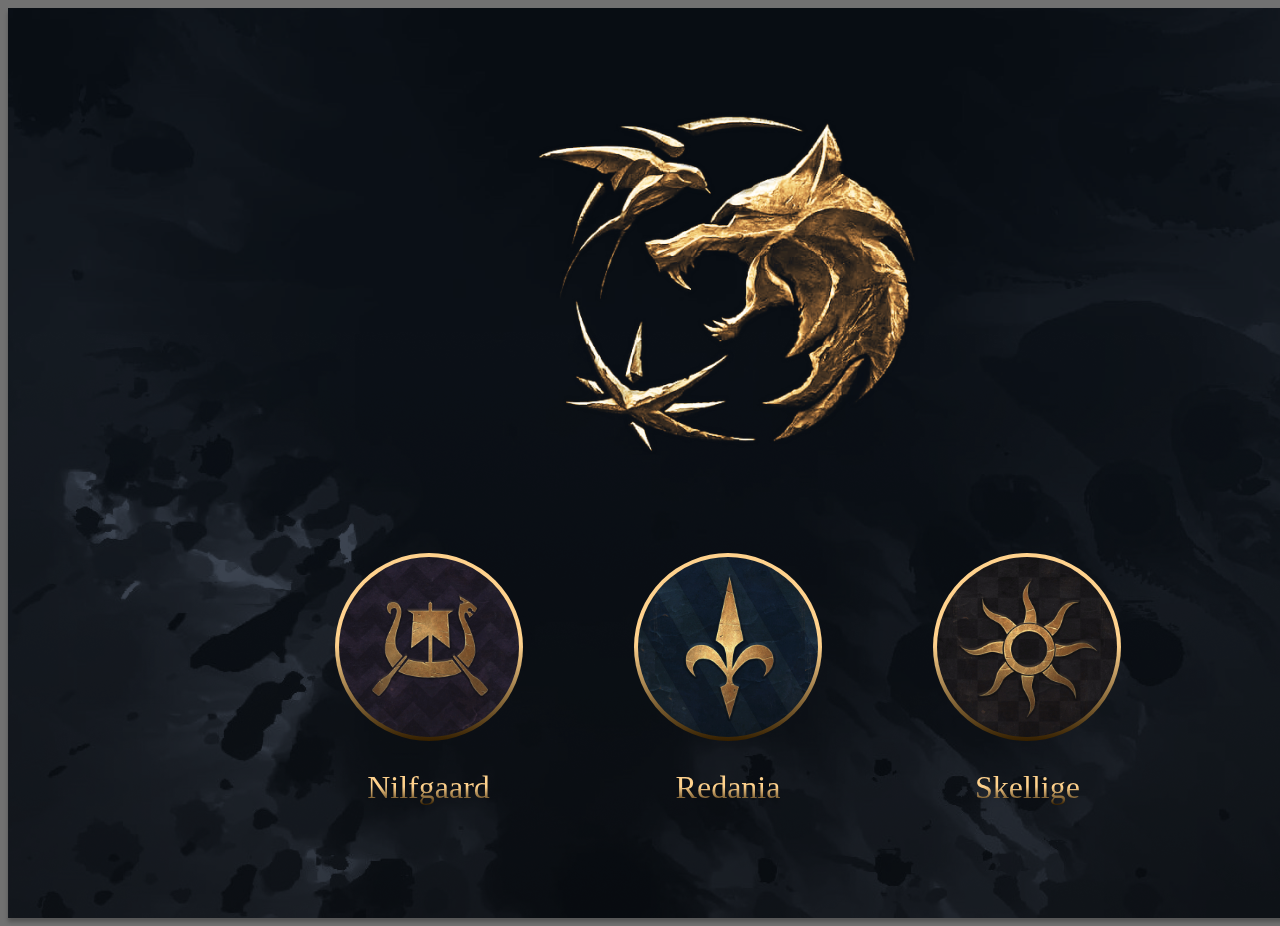
==== index.html @ 08695ba0 "added zero page generation" ====
<!DOCTYPE html>
    <head>
        <meta charset="utf-8">
        <meta http-equiv="X-UA-Compatible" content="IE=edge,chrome=1">
        <title>test</title>
        <meta name="description" content="">
        <meta name="viewport" content="width=device-width">
         <link rel="stylesheet" href="./css/zero_page.css">

        <!--Place favicon.ico and apple-touch-icon.png in the root directory

        <link rel="stylesheet" href="css/normalize.css">
        <link rel="stylesheet" href="css/main.css">
        <script src="js/vendor/modernizr-2.6.2.min.js"></script> -->
    </head>
    <body>  
        <script src="js/input_1.js"></script> 
        <script src="js/cookie.js"></script> 
        <script src="js/unit.js"></script>
        <script src="js/pageSkeleton.js"></script>
        <script src="js/zeropage.js"></script>
        <script src="js/alert.js"></script>
        <script src="js/log.js"></script>
    </body>
</html>
---- css/zero_page.css ----
body{
    position: relative;
    width: 1440px;
    height: 910px;

    background: #717171;
    box-shadow: 0px 4px 4px rgba(0, 0, 0, 0.25);
}
.bg{
    position: absolute;
    width: 1440px;
    height: 910px;
    left: calc(50% - 1440px/2);
    top: 0px;
    background-image: url("../images/bg.png");
}

.Group_102 {
    position: absolute;
    width: 786px;
    height: 695px;
    left: 327px;

}
.image_10 {
    position: absolute;
    width: 380px;
    height: 345px;
    left: calc(50% - 380px/2);
    top: 102px;
}

.image_10 img{
    position: absolute;
    left: 0%;
    right: 0%;
    top: 0%;
    bottom: 0%;
}

.Frame_3 {
    display: flex;
    flex-direction: row;
    padding: 0px;

    position: absolute;
    width: 786px;
    height: 252px;
    top: 545px;
}

.Group_76 {
    position: static;
    width: 188px;
    height: 252px;
    left: 598px;
    top: 0px;


    /* Inside Auto Layout */

    flex: none;
    order: 2;
    align-self: center;
    margin: 111px 0px;
}

.Group_74 {
    position: static;
    width: 188px;
    height: 252px;
    left: 299px;
    top: 0px;


    /* Inside Auto Layout */

    flex: none;
    order: 1;
    align-self: center;
    margin: 111px 0px;
}

.Group_75 {
    /* Group 75 */
    position: static;
    width: 188px;
    height: 252px;
    left: 0px;
    top: 0px;


    /* Inside Auto Layout */

    flex: none;
    order: 0;
    align-self: center;
    margin: 111px 0px;
}

.Group_76 .avatar_1-0{
    position: absolute;
    background: linear-gradient(180deg, #FFD28D 47.92%, #352000 100%);
    border-radius: 121px; 
    
    width: 188px;
    height: 188px;
    left: calc(50% - 188px/2 + 299px);
    top: 0px;
    
    border-radius: 121px;
}


.Group_74 .avatar_1-0{
    position: absolute;
    background: linear-gradient(180deg, #FFD28D 47.92%, #352000 100%);
    border-radius: 121px; 

    width: 188px;
    height: 188px;
    left: calc(50% - 188px/2);
    top: 0px;
    
    border-radius: 121px;
}


.Group_75 .avatar_1-0{

    position: absolute;
    background: linear-gradient(180deg, #FFD28D 47.92%, #352000 100%);
    border-radius: 121px; 

    width: 188px;
    height: 188px;
    left: calc(50% - 188px/2 - 299px);
    top: 0px;
}

.avatar_1-0 img{
    border-radius: 121px; 
    width: 180px;
    height: 180px;
    margin-left: 4px;
    margin-top: 4px;
}

div#Skellige {
    position: absolute;
    width: 120px;
    height: 35px;
    left: calc(50% - 120px/2 + 299.5px);
    top: 217px;

    /* Heading 3 */

    font-family: Crimson Text;
    font-style: normal;
    font-weight: normal;
    font-size: 32px;
    line-height: 110%;
    /* or 35px */

    text-align: center;

    /* Gradient text */

    background: linear-gradient(180deg, #FFD28D 47.92%, #352000 100%);
    -webkit-background-clip: text;
    -webkit-text-fill-color: transparent;
}

div#Redania{
    position: absolute;
    width: 120px;
    height: 35px;
    left: calc(50% - 120px/2);
    top: 217px;

    /* Heading 3 */

    font-family: Crimson Text;
    font-style: normal;
    font-weight: normal;
    font-size: 32px;
    line-height: 110%;
    /* or 35px */

    text-align: center;
    background: linear-gradient(180deg, #FFD28D 47.92%, #352000 100%);
    -webkit-background-clip: text;
    -webkit-text-fill-color: transparent;
}

div#Nilfgaard{
    position: absolute;
    width: 125px;
    height: 35px;
    left: calc(50% - 125px/2 - 299.5px);
    top: 217px;

    /* Heading 3 */

    font-family: Crimson Text;
    font-style: normal;
    font-weight: normal;
    font-size: 32px;
    line-height: 110%;
    /* or 35px */

    text-align: center;

    /* Gradient text */

    background: linear-gradient(180deg, #FFD28D 47.92%, #352000 100%);
    -webkit-background-clip: text;
    -webkit-text-fill-color: transparent;
}
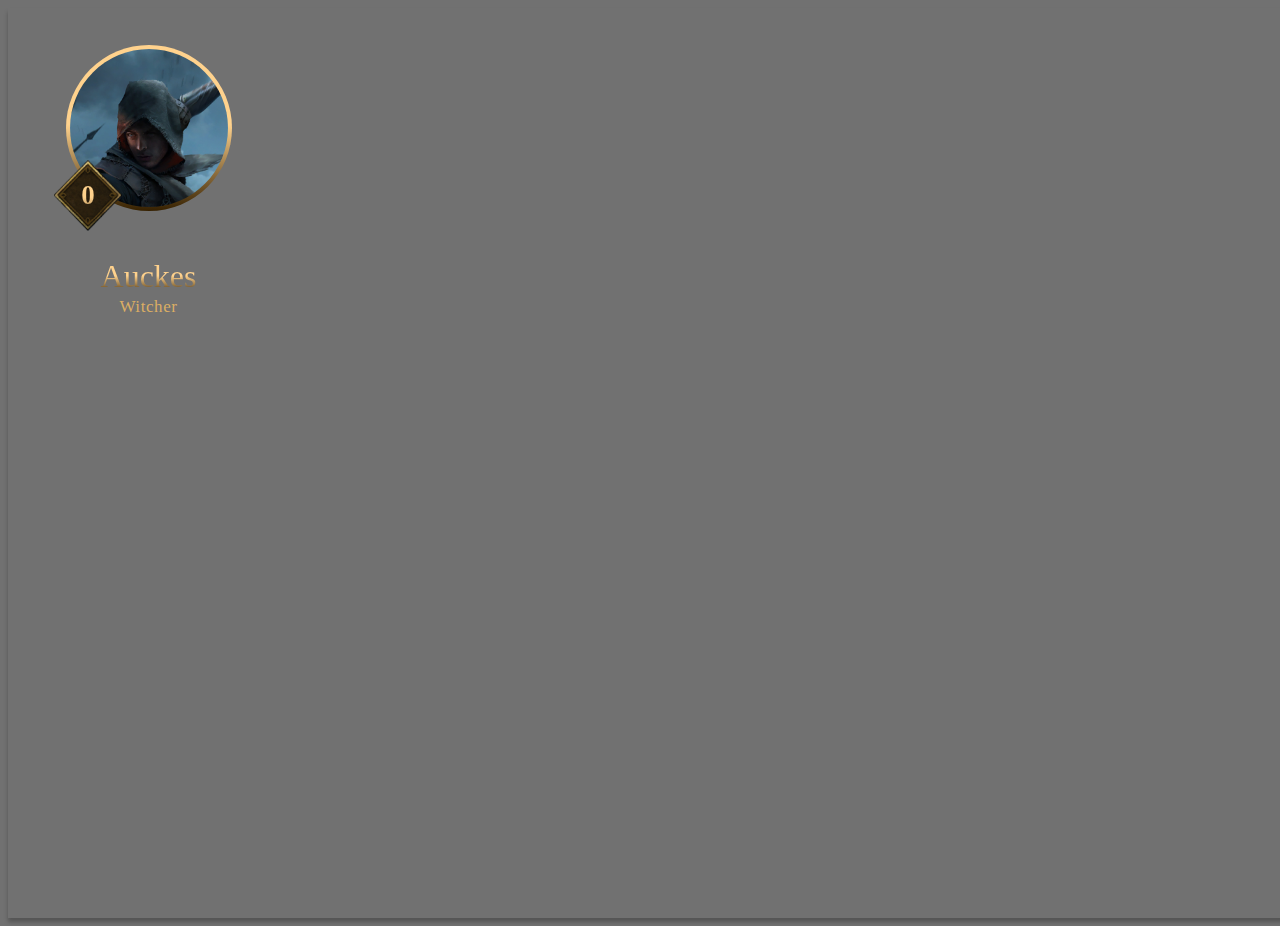
==== commit 0b48be6a: "unit card js" ====
--- a/index.html
+++ b/index.html
@@ -3,10 +3,12 @@
     <head>
         <meta charset="utf-8">
         <meta http-equiv="X-UA-Compatible" content="IE=edge,chrome=1">
-        <title>test</title>
+        <title>Witcher</title>
         <meta name="description" content="">
         <meta name="viewport" content="width=device-width">
          <link rel="stylesheet" href="./css/zero_page.css">
+         <link rel="stylesheet" href="./css/unit_card.css">
+         <link rel="icon" href="./images/logo.png" type="image/icon type">
 
         <!--Place favicon.ico and apple-touch-icon.png in the root directory
 
@@ -18,6 +20,7 @@
         <script src="js/input_1.js"></script> 
         <script src="js/cookie.js"></script> 
         <script src="js/unit.js"></script>
+        <script src="js/unitcard.js"></script>
         <script src="js/pageSkeleton.js"></script>
         <script src="js/zeropage.js"></script>
         <script src="js/alert.js"></script>
--- a/css/zero_page.css
+++ b/css/zero_page.css
@@ -212,8 +212,9 @@
     text-align: center;
 
     /* Gradient text */
+    border-color: linear-gradient(180deg, #FFD28D 47.92%, #352000 100%);
 
     background: linear-gradient(180deg, #FFD28D 47.92%, #352000 100%);
     -webkit-background-clip: text;
     -webkit-text-fill-color: transparent;
-}+}
--- a/css/unit_card.css
+++ b/css/unit_card.css
@@ -0,0 +1,123 @@
+.person.card{
+    position: absolute;
+    width: 280px;
+    height: 352px;
+}
+
+.avatar.small{
+    position: absolute;
+    width: 166px;
+    height: 166px;
+    left: calc(50% - 166px/2 + 1px);
+    top: 37px;
+    border-radius: 121px;
+    background: linear-gradient(180deg, #FFD28D 47.92%, #352000 100%);
+}
+
+.avatar.small img{
+    position: absolute;
+    width: 158px;
+    height: 158px;
+    border-radius: 121px;
+    left: 4px;
+    top: 4px;
+}
+
+.person.subjects{
+    position: absolute;
+    width: 68px;
+    height: 73px;
+    left: calc(50% - 68px/2 - 60px);
+    top: 152px;
+    text-align: center;
+}
+
+.person.subjects img{
+    position: absolute;
+    left: 0%;
+    right: 0%;
+    top: 0%;
+    bottom: 2.74%;
+}
+
+.person.subjects div { 
+    position: absolute;
+    left: 0%;
+    right: 0%;
+    top: 10.96%;
+    bottom: 5.48%;
+    
+    /* Numbers */
+    display: inline-block;
+    font-family: Crimson Text;
+    font-style: normal;
+    font-weight: bold;
+    font-size: 27px;
+    line-height: 55px;
+ 
+    background: linear-gradient(180deg, #FFD28D 47.92%, #352000 100%);
+    -webkit-background-clip: text;
+    -webkit-text-fill-color: transparent;
+
+}
+
+.person.addressing{
+    display: flex;
+    flex-direction: column;
+    padding: 0px;
+    
+    position: absolute;
+    width: 223px;
+    height: 70px;
+    left: calc(50% - 223px/2 + 0.5px);
+    top: 251px;    
+}
+
+.person.name {
+    position: static;
+    height: 35px;
+    left: 0%;
+    right: 0%;
+    top: 0px;
+
+    /* Heading 3 */
+
+    font-family: Crimson Text;
+    font-style: normal;
+    font-weight: normal;
+    font-size: 32px;
+    line-height: 110%;
+    /* or 35px */
+
+    text-align: center;
+
+    /* Gradient text */
+
+    background: linear-gradient(180deg, #FFD28D 47.92%, #352000 100%);
+    -webkit-background-clip: text;
+    -webkit-text-fill-color: transparent;  
+}
+
+.person.title {
+    position: static;
+    height: 25px;
+    left: 16.37%;
+    right: 16.37%;
+    top: 45px;
+    
+    /* Paragraph */
+    
+    font-family: Crimson Text;
+    font-style: normal;
+    font-weight: normal;
+    font-size: 17px;
+    line-height: 148.6%;
+    /* or 25px */
+    
+    text-align: center;
+    letter-spacing: 0.035em;
+    
+    /* Gold */
+    
+    color: #DBAE64;    
+}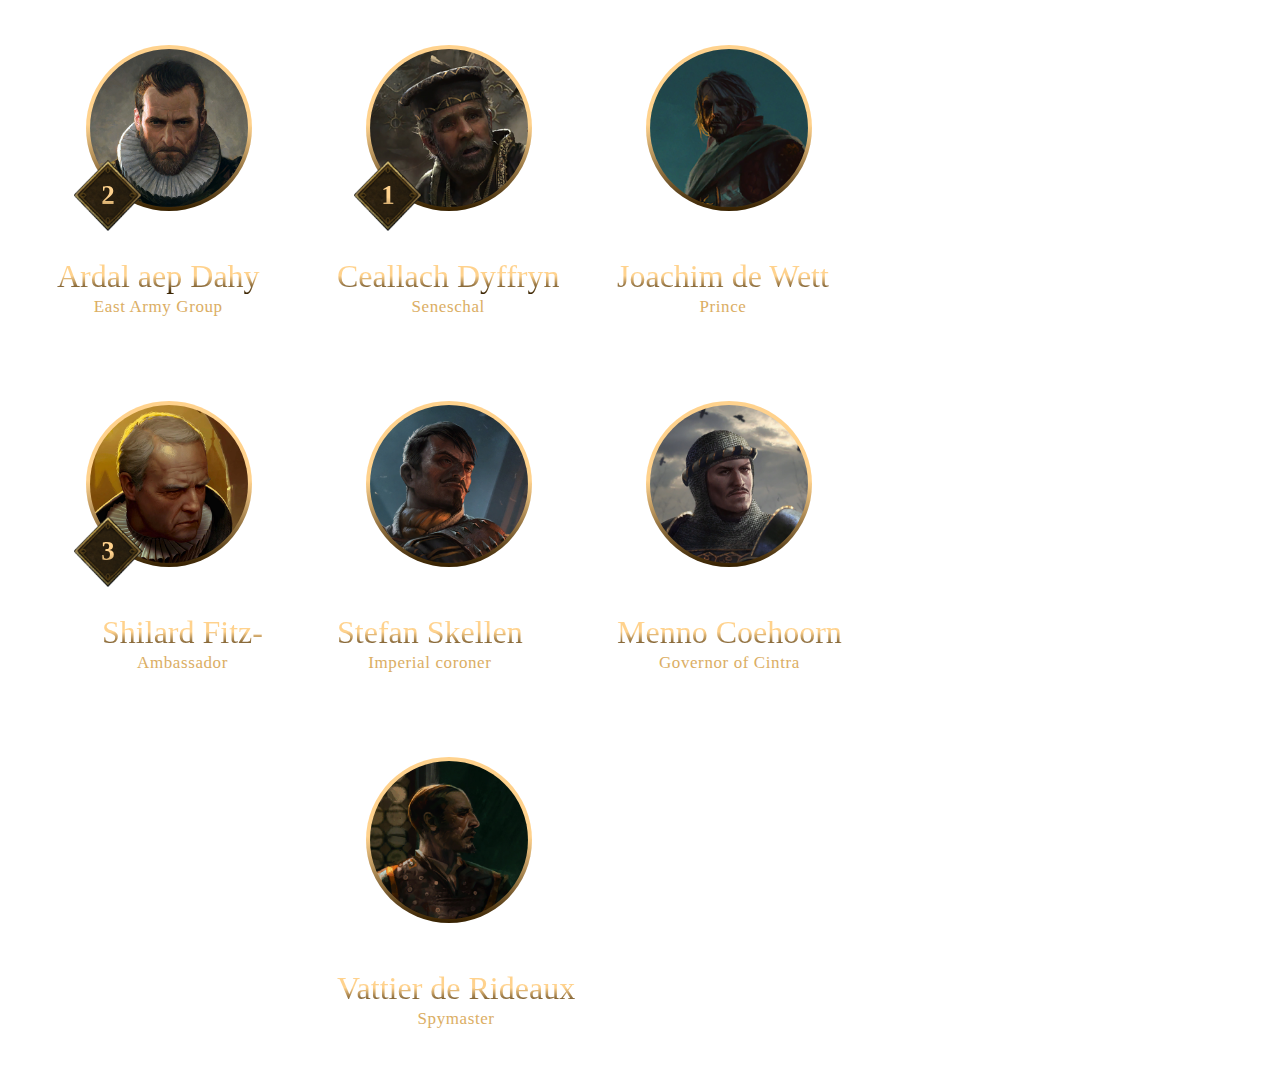
==== commit 0982a83d: "deck of unit subjects added" ====
--- a/index.html
+++ b/index.html
@@ -6,8 +6,9 @@
         <title>Witcher</title>
         <meta name="description" content="">
         <meta name="viewport" content="width=device-width">
-         <link rel="stylesheet" href="./css/zero_page.css">
+        <!-- <link rel="stylesheet" href="./css/zero_page.css">-->
          <link rel="stylesheet" href="./css/unit_card.css">
+         <link rel="stylesheet" href="./css/unit_page.css">
          <link rel="icon" href="./images/logo.png" type="image/icon type">
 
         <!--Place favicon.ico and apple-touch-icon.png in the root directory
@@ -21,6 +22,7 @@
         <script src="js/cookie.js"></script> 
         <script src="js/unit.js"></script>
         <script src="js/unitcard.js"></script>
+        <script src="js/unitpage.js"></script>
         <script src="js/pageSkeleton.js"></script>
         <script src="js/zeropage.js"></script>
         <script src="js/alert.js"></script>
--- a/css/unit_card.css
+++ b/css/unit_card.css
@@ -1,7 +1,10 @@
 .person.card{
-    position: absolute;
+    position: relative;
     width: 280px;
     height: 352px;
+
+    display: inline-block; 
+    margin: 0 auto;
 }
 
 .avatar.small{
@@ -67,7 +70,7 @@
     padding: 0px;
     
     position: absolute;
-    width: 223px;
+    
     height: 70px;
     left: calc(50% - 223px/2 + 0.5px);
     top: 251px;    
--- a/css/unit_page.css
+++ b/css/unit_page.css
@@ -0,0 +1,4 @@
+.person.deck{
+    width: 880px;
+    text-align: center;
+}
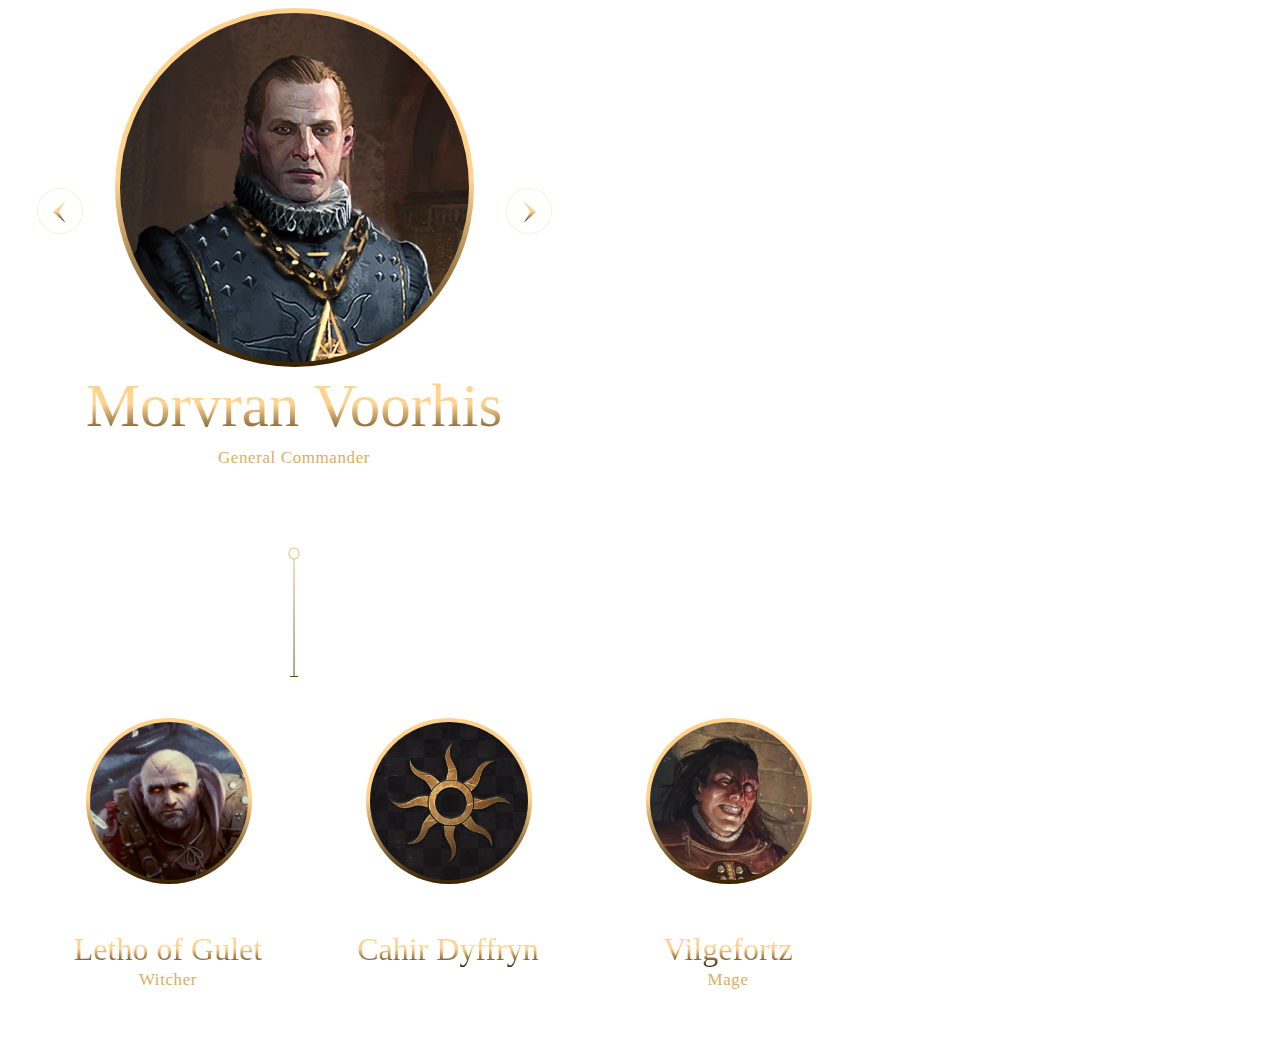
==== commit b5ec5a2f: "added js generation for middle part" ====
--- a/index.html
+++ b/index.html
@@ -9,6 +9,7 @@
         <!-- <link rel="stylesheet" href="./css/zero_page.css">-->
          <link rel="stylesheet" href="./css/unit_card.css">
          <link rel="stylesheet" href="./css/unit_page.css">
+         <link rel="stylesheet" href="./css/middle_nav.css">
          <link rel="icon" href="./images/logo.png" type="image/icon type">
 
         <!--Place favicon.ico and apple-touch-icon.png in the root directory
@@ -22,6 +23,7 @@
         <script src="js/cookie.js"></script> 
         <script src="js/unit.js"></script>
         <script src="js/unitcard.js"></script>
+        <script src="js/middlepart.js"></script>
         <script src="js/unitpage.js"></script>
         <script src="js/pageSkeleton.js"></script>
         <script src="js/zeropage.js"></script>
--- a/css/unit_card.css
+++ b/css/unit_card.css
@@ -5,6 +5,8 @@
 
     display: inline-block; 
     margin: 0 auto;
+
+    align-items: center;
 }
 
 .avatar.small{
@@ -72,7 +74,8 @@
     position: absolute;
     
     height: 70px;
-    left: calc(50% - 223px/2 + 0.5px);
+    left: 0%;
+    right: 0%;
     top: 251px;    
 }
 
--- a/css/middle_nav.css
+++ b/css/middle_nav.css
@@ -0,0 +1,75 @@
+.middle.part{
+    width: 572px;
+    text-align: center;
+}
+
+.navigation{
+    display: flex;
+    width: 572px;
+    justify-content: center;
+    align-items: center;
+}
+
+.previous.unit,.next.unit{
+    display: inline-block;
+    width:46px;
+    position: relative;
+    margin-right: 30px;
+    margin-left: 30px;
+   
+}
+
+.main.unit.avatar{
+    width: 359px;
+    height: 359px;
+    display: inline-block;
+    border-radius: 250px;
+    background: linear-gradient(180deg, #FFD28D 47.92%, #352000 100%);
+}
+
+.main.unit.avatar img{
+    width: 349px;
+    height: 349px;
+    border-radius: 250px;
+    margin-top: 5px;
+}
+
+.previous.unit img, .next.unit img {
+    position: absolute;
+}
+
+.arrow{
+    top:13px;
+    left:14px;
+}
+
+.ell{
+    right:2px;
+}
+
+.next.unit{
+    transform: scaleX(-1);
+}
+
+.main.unit.name p{
+    margin-top: 0px;
+    margin-bottom: 0px;
+
+    font-family: rgb(185, 185, 185) Text;
+    font-style: normal;
+    font-weight: normal;
+    font-size: 61px;
+    line-height: 128.6%;
+
+    /* Gradient text */
+
+    color: linear-gradient(180deg, #FFD28D 47.92%, #352000 100%);
+    background: linear-gradient(180deg, #FFD28D 47.92%, #352000 100%);
+    -webkit-background-clip: text;
+    -webkit-text-fill-color: transparent;    
+}
+
+.decoration img{
+    margin-top: 77px;
+    height: 130px;
+}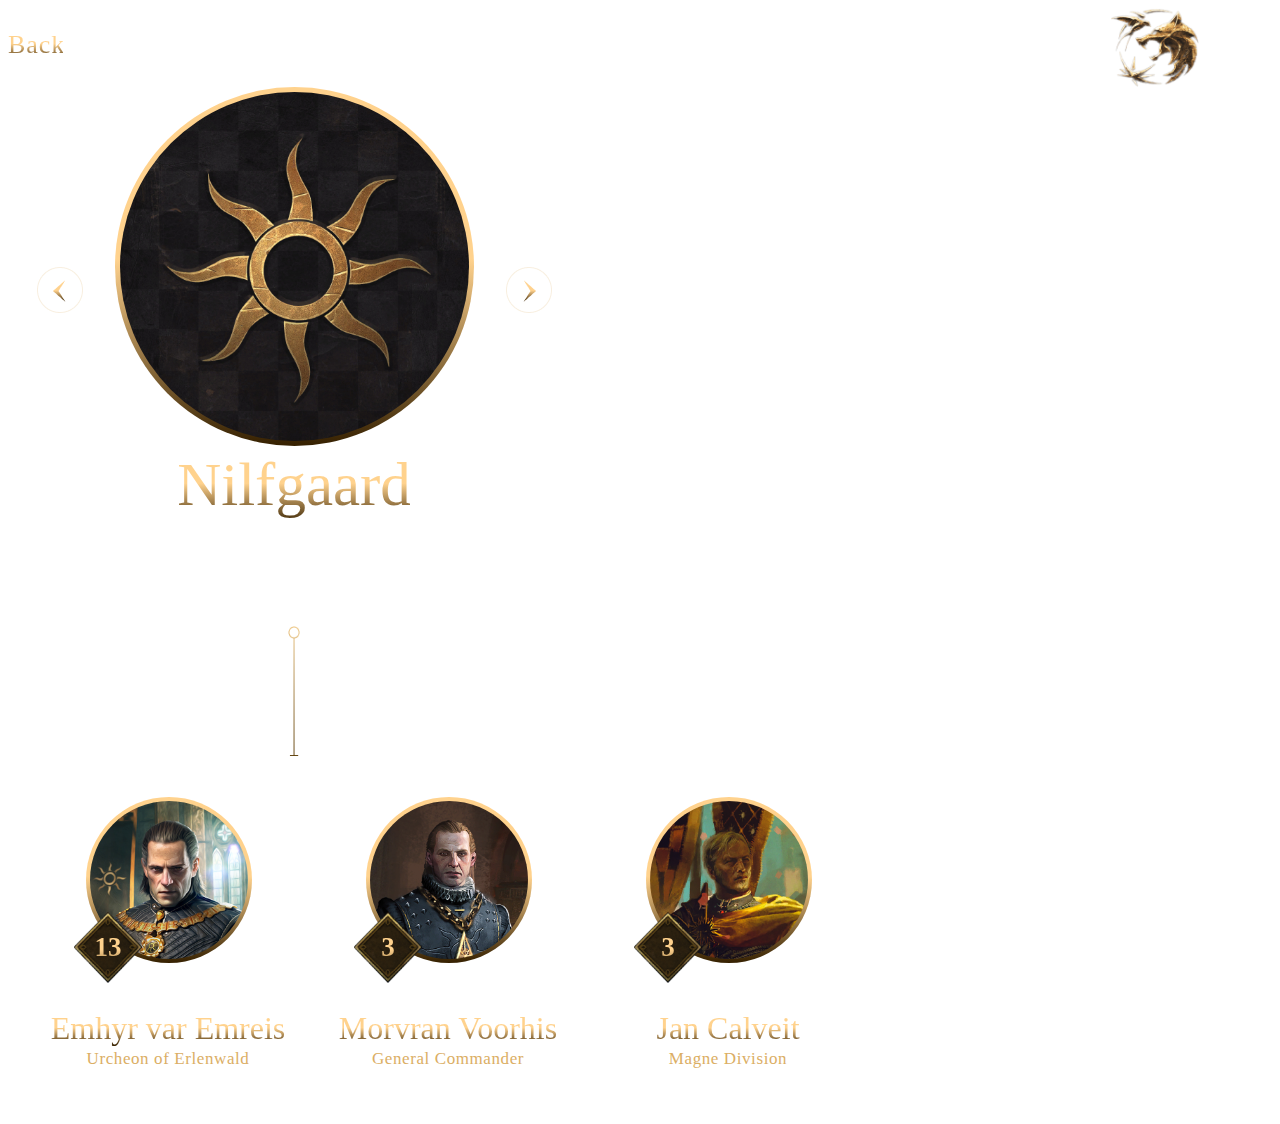
==== commit ffe0c071: "top part + gather all parts" ====
--- a/index.html
+++ b/index.html
@@ -9,6 +9,7 @@
         <!-- <link rel="stylesheet" href="./css/zero_page.css">-->
          <link rel="stylesheet" href="./css/unit_card.css">
          <link rel="stylesheet" href="./css/unit_page.css">
+         <link rel="stylesheet" href="./css/top_nav.css">
          <link rel="stylesheet" href="./css/middle_nav.css">
          <link rel="icon" href="./images/logo.png" type="image/icon type">
 
@@ -20,14 +21,20 @@
     </head>
     <body>  
         <script src="js/input_1.js"></script> 
-        <script src="js/cookie.js"></script> 
-        <script src="js/unit.js"></script>
+        <script src="js/cookie.js"></script>
+
+        <script src="js/unit.js"></script> 
         <script src="js/unitcard.js"></script>
+        <script src="js/toppart.js"></script>
         <script src="js/middlepart.js"></script>
+
+
         <script src="js/unitpage.js"></script>
-        <script src="js/pageSkeleton.js"></script>
+
+        <script src="js/log.js"></script>
+        
+        <!-- <script src="js/pageSkeleton.js"></script>
         <script src="js/zeropage.js"></script>
-        <script src="js/alert.js"></script>
-        <script src="js/log.js"></script>
+        <script src="js/alert.js"></script>-->
     </body>
 </html>--- a/css/top_nav.css
+++ b/css/top_nav.css
@@ -0,0 +1,52 @@
+.top_navigation{
+    width: 1191px;
+    height: 79px;
+    justify-content: center;
+    align-items: center;
+    position: relative;
+}
+.top.level.link{
+    position: absolute;
+    display: inline-block;
+    /*float: left;*/
+    left: 0%;
+    align-items: center;
+    height: 79px;
+}
+.zero.level.link{
+    position: absolute;
+    display: inline-block;
+    /*float: right;*/
+    right: 0%;
+    width: 88px;
+    height: 79px;
+}
+
+.back{
+    position: absolute;
+    top: 25%;
+    width: 55px;
+    height: 33px;
+    /* Button text */
+
+    font-family: Crimson Text;
+    font-style: normal;
+    font-weight: normal;
+    font-size: 26px;
+    line-height: 128.6%;
+    /* or 33px */
+
+    letter-spacing: 0.035em;
+
+    /* Gradient text */
+
+    background: linear-gradient(180deg, #FFD28D 47.92%, #352000 100%);
+    -webkit-background-clip: text;
+    -webkit-text-fill-color: transparent;
+}
+
+
+.zero.level.link img{
+    width: 88px;
+    height: 79px;
+}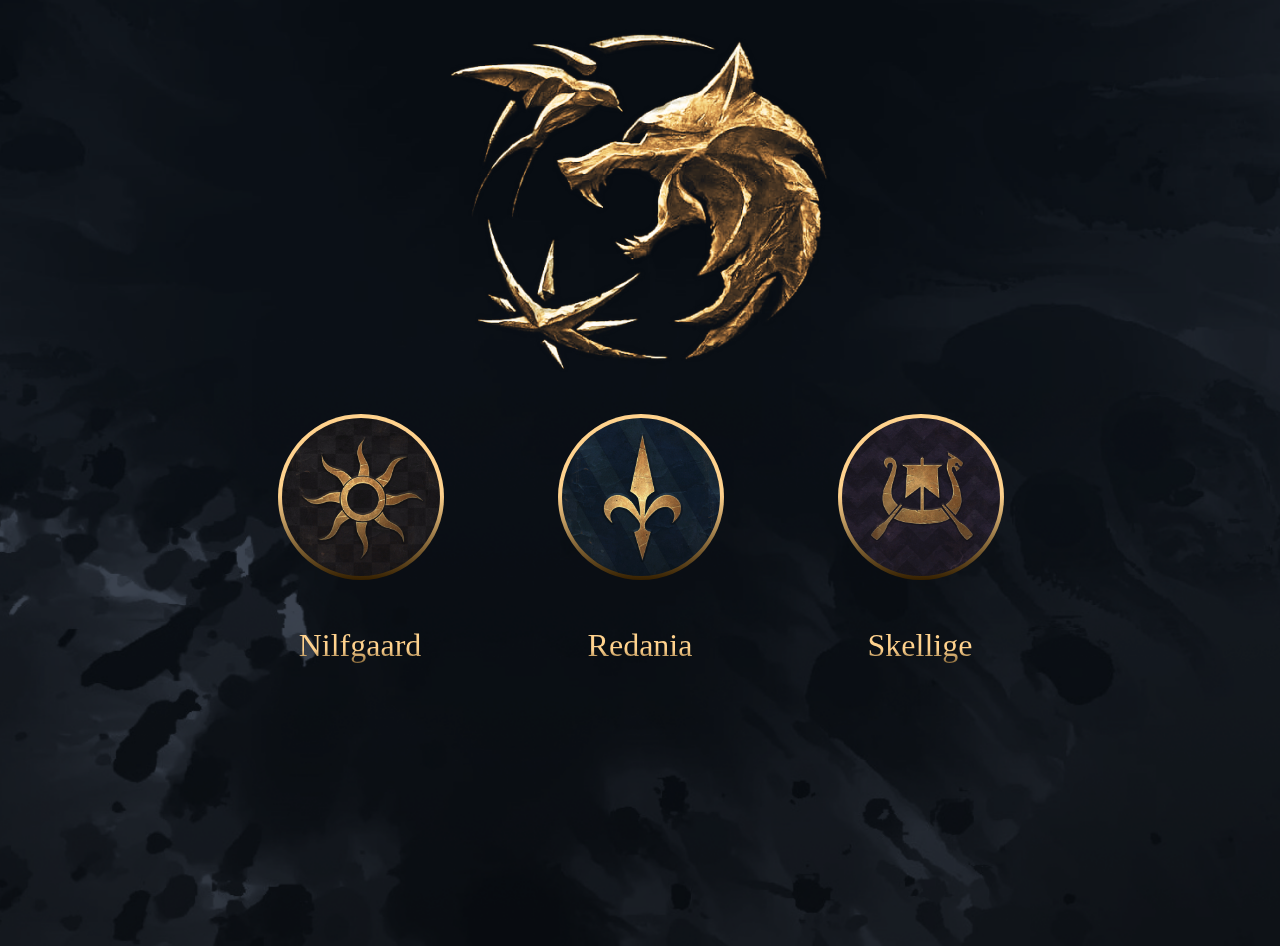
==== commit 55b7f0ae: "added onmouse for arrows and back and some @media css" ====
--- a/index.html
+++ b/index.html
@@ -11,6 +11,7 @@
          <link rel="stylesheet" href="./css/unit_page.css">
          <link rel="stylesheet" href="./css/top_nav.css">
          <link rel="stylesheet" href="./css/middle_nav.css">
+         <link rel="stylesheet" href="./css/main.css">
          <link rel="icon" href="./images/logo.png" type="image/icon type">
 
         <!--Place favicon.ico and apple-touch-icon.png in the root directory
--- a/css/unit_card.css
+++ b/css/unit_card.css
@@ -81,7 +81,7 @@
 
 .person.name {
     position: static;
-    height: 35px;
+    height: 45px;
     left: 0%;
     right: 0%;
     top: 0px;
@@ -96,7 +96,7 @@
     /* or 35px */
 
     text-align: center;
-
+    text-decoration: none;
     /* Gradient text */
 
     background: linear-gradient(180deg, #FFD28D 47.92%, #352000 100%);
--- a/css/unit_page.css
+++ b/css/unit_page.css
@@ -1,4 +1,17 @@
+body{
+    background-image: url("../images/bg.png");
+    background-position: center;
+    background-repeat: no-repeat;
+    background-size: cover; 
+    min-height: 910px;
+}
+
 .person.deck{
     width: 880px;
     text-align: center;
+    margin: 0 auto;
 }
+
+/*.unit.page{
+    width: 1440px;
+}*/
--- a/css/top_nav.css
+++ b/css/top_nav.css
@@ -1,5 +1,6 @@
 .top_navigation{
-    width: 1191px;
+    margin: 0 auto;
+    /*width: 1191px;*/
     height: 79px;
     justify-content: center;
     align-items: center;
@@ -9,15 +10,25 @@
     position: absolute;
     display: inline-block;
     /*float: left;*/
-    left: 0%;
+    left: 5%;
     align-items: center;
     height: 79px;
 }
+
+.top.level.link hr{
+    position: absolute;
+    width: 55px;
+    top: 55%;
+    
+    border-color: #FFD28D;
+    visibility: hidden;
+}
+
 .zero.level.link{
     position: absolute;
     display: inline-block;
     /*float: right;*/
-    right: 0%;
+    right: 5%;
     width: 88px;
     height: 79px;
 }
--- a/css/middle_nav.css
+++ b/css/middle_nav.css
@@ -1,6 +1,7 @@
 .middle.part{
     width: 572px;
     text-align: center;
+    margin: 0 auto;
 }
 
 .navigation{
@@ -45,6 +46,7 @@
 
 .ell{
     right:2px;
+    visibility: hidden;
 }
 
 .next.unit{
@@ -70,6 +72,6 @@
 }
 
 .decoration img{
-    margin-top: 77px;
+    margin-top: 20px;
     height: 130px;
 }--- a/css/main.css
+++ b/css/main.css
@@ -0,0 +1,17 @@
+body {
+    padding-top: 20px;
+}
+
+
+@media only screen and (max-width: 870px) {
+    .person.deck{
+        width: 586px;
+    }
+}
+
+@media only screen and (max-width: 600px) {
+
+    .person.deck{
+        width: 300px;
+    }
+}
--- a/css/main.css
+++ b/css/main.css
@@ -0,0 +1,17 @@
+body {
+    padding-top: 20px;
+}
+
+
+@media only screen and (max-width: 870px) {
+    .person.deck{
+        width: 586px;
+    }
+}
+
+@media only screen and (max-width: 600px) {
+
+    .person.deck{
+        width: 300px;
+    }
+}
